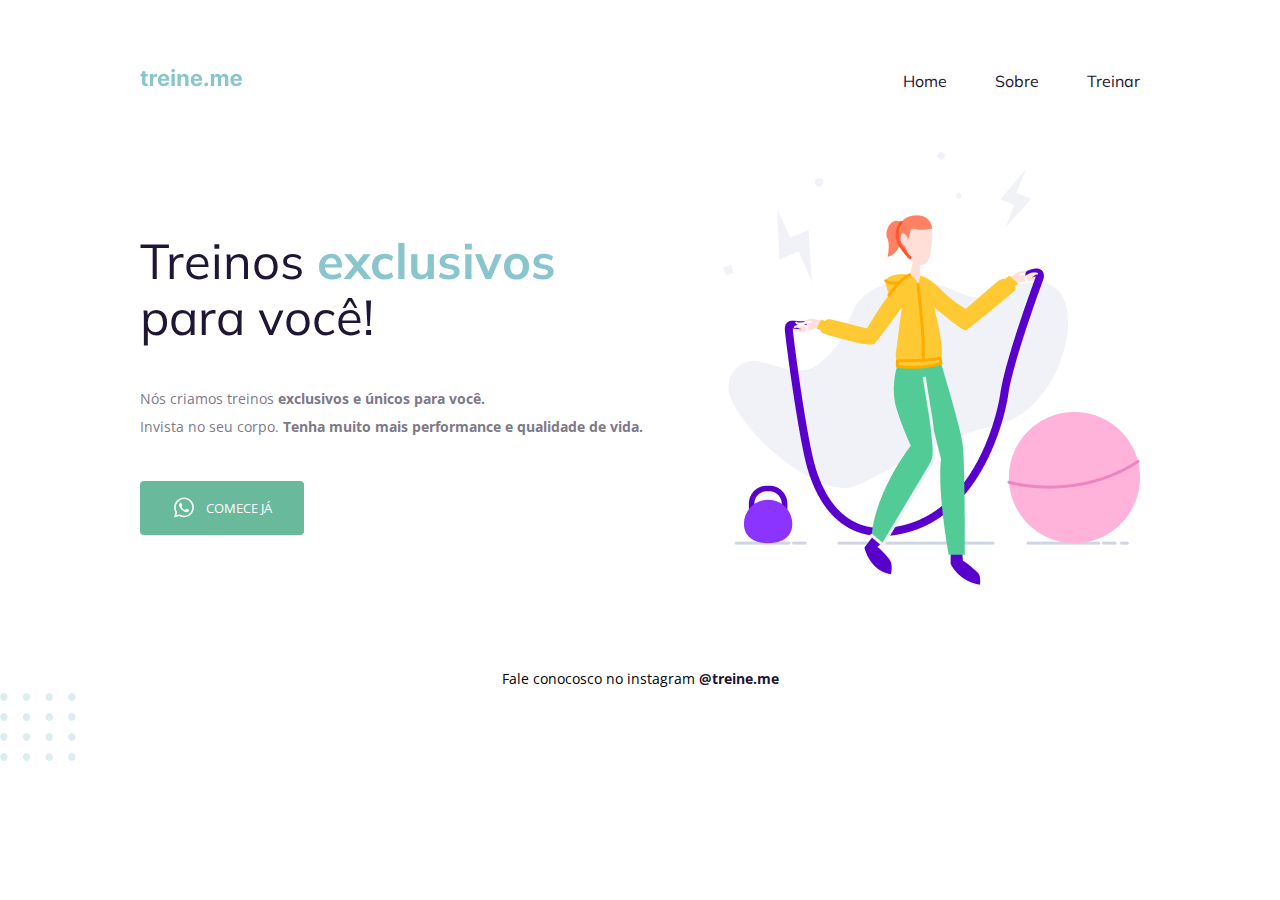
==== Desafio Fase 02 - Stage 2/index.html @ b1e1186c "Desafio Fase 02 - Stage 2" ====
<!DOCTYPE html>
<html lang="PT-BR">
<head>
  <meta charset="UTF-8">
  <link rel="preconnect" href="https://fonts.gstatic.com" crossorigin>
  <link href="https://fonts.googleapis.com/css2?family=Mulish:wght@400;700&family=Open+Sans:wght@400;700&display=swap" rel="stylesheet">
  <meta http-equiv="X-UA-Compatible" content="IE=edge">
  <meta name="viewport" content="width=device-width, initial-scale=1.0">
  <link rel="stylesheet" href="style.css">
  <link rel="preconnect" href="https://fonts.googleapis.com">
  <title>Treine.me</title>
</head>
<body>
  <div class="page">
    <!--header é uma tag semantica para cabeçalho-->
      <nav>
        <a href="#"><img src="images/logo.svg" alt="Treine.me logo do site"></a>       
        <!--
        <ul> lista desordenada <ol> lista ordenada <li> elemento da lista
        -->
        <ul>
          <li><a href="#">Home</a></li>
          <li><a href="#">Sobre</a></li>
          <li><a href="#">Treinar</a></li>
        </ul>
      </nav>
    <main>
      <!--Section não substitui a div -->
      <section class="txt">
        <!--Usar h2 dentro de sections por boas praticas-->
        <h1>Treinos <span>exclusivos</span> para você!</h1>
        <p>
          Nós criamos treinos <strong> exclusivos e únicos para você.</strong><br/>
          Invista no seu corpo. <strong>Tenha muito mais performance e qualidade de vida.</strong>
        </p>
        <button>
          <img src="images/whats.svg" alt="">
          Comece já
        </button>
      </section>
      <img src="images/img.png" alt="Mulher pulando corda">
    </main>
    <footer>
      Fale conocosco no instagram <a href="https://instagram.com/buzzitos" target="_blank">@treine.me</a>
    </footer>
  </div>
  <img src="images/balls.svg" alt="Bolinhas no canto da pagina (decoração)">
</body>
</html>
---- Desafio Fase 02 - Stage 2/style.css ----
/*Margin prenchimento interno
  Padding prenchimento externo

body{
  margin: 0px;
}
.page{
  border: 1px solid red;
  padding: 88px;
  margin: 80px;
}
*/

body{
  margin: 0px;
  font-family: 'Open Sans', sans-serif;
}

.page{
  width: 1000px;
  margin: 65px auto 0px;
}

nav{
  display: flex;
  justify-content: space-between;
  align-items: center;
  margin-bottom: 55px;
}

ul{
  display: flex;
  padding: 0;
  margin: 0;
  gap: 48px;
  list-style: none;
  font-family: 'Mulish', sans-serif;
}
ul li a{
  color: #1f1534;
  text-decoration: none;
}
/*Pseudo-class
qd tiver  "hover" sempre que o mouse passar em cima causa o efeito
*/

ul li a:hover{
  font-weight: bold;
}

h1{
  font-family: 'Mulish', sans-serif;
  font-size: 49px;
  line-height: 56px;
  color: #1F1534;
  font-weight: normal;
  /*Forma de quebrar linha*/
  width: 490px;
}

main{
  display: flex;
  justify-content: space-between;
  align-items: center;
}

h1 span{
  color: #89C5cc;
  font-weight: bold;
}

section p{
  font-size: 14px;
  line-height: 28px;
  color: #7D7987;
  margin: 40px 0;
}

button{
  display: flex;
  text-transform: uppercase;
  font-family: 'Open Sans', sans-serif;
  padding: 14px 32px 15px;
  border-radius: 4px;
  background-color: #69B99D;
  color: white;
  border-style: none;
  justify-content: center;
  align-items: center;
  gap: 10px;
  cursor: pointer;

}

button:hover{
  cursor: pointer;
  background-color: #648a7d;
}

footer{
  font-size: 14px;
  line-height: 28px;
  text-align: center;
  margin-top: 80px;
}

footer a{
  font-weight: bold;
  text-decoration: none;
  color: #1F1534;
}
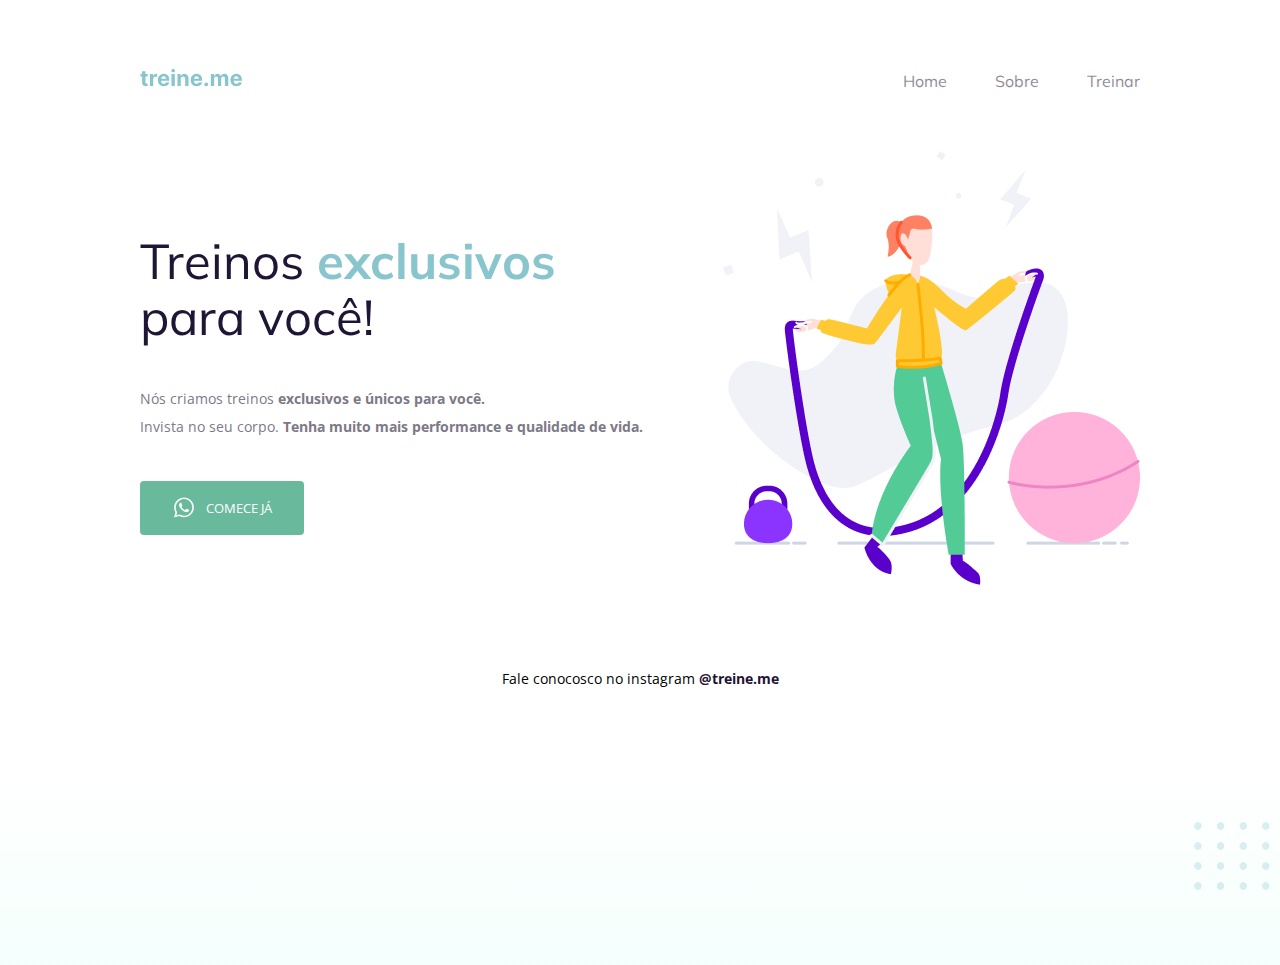
==== commit ac4a8f59: "Desafio Fase 02 - Finalizado" ====
--- a/Desafio Fase 02 - Stage 2/index.html
+++ b/Desafio Fase 02 - Stage 2/index.html
@@ -44,6 +44,6 @@
       Fale conocosco no instagram <a href="https://instagram.com/buzzitos" target="_blank">@treine.me</a>
     </footer>
   </div>
-  <img src="images/balls.svg" alt="Bolinhas no canto da pagina (decoração)">
+  <img id="balls" src="images/balls.svg" alt="Bolinhas no canto da pagina (decoração)">
 </body>
 </html>--- a/Desafio Fase 02 - Stage 2/style.css
+++ b/Desafio Fase 02 - Stage 2/style.css
@@ -14,6 +14,9 @@
 body{
   margin: 0px;
   font-family: 'Open Sans', sans-serif;
+  /*linear gradient (x deg = como vai ser a rotação rgbAlpha, r,g,b, transparencia/opacidade)*/
+  background: linear-gradient(180deg, rgba(227,255,248,0) 80%, rgba(227,255,248,0.38) 100% );
+  min-height: 100vh;
 }
 
 .page{
@@ -39,6 +42,7 @@
 ul li a{
   color: #1f1534;
   text-decoration: none;
+  opacity: 0.5;
 }
 /*Pseudo-class
 qd tiver  "hover" sempre que o mouse passar em cima causa o efeito
@@ -46,6 +50,7 @@
 
 ul li a:hover{
   font-weight: bold;
+  opacity: 1;
 }
 
 h1{
@@ -109,3 +114,10 @@
   text-decoration: none;
   color: #1F1534;
 }
+
+#balls{
+  position: fixed;
+  bottom: 0;
+  right: 0;
+  
+}